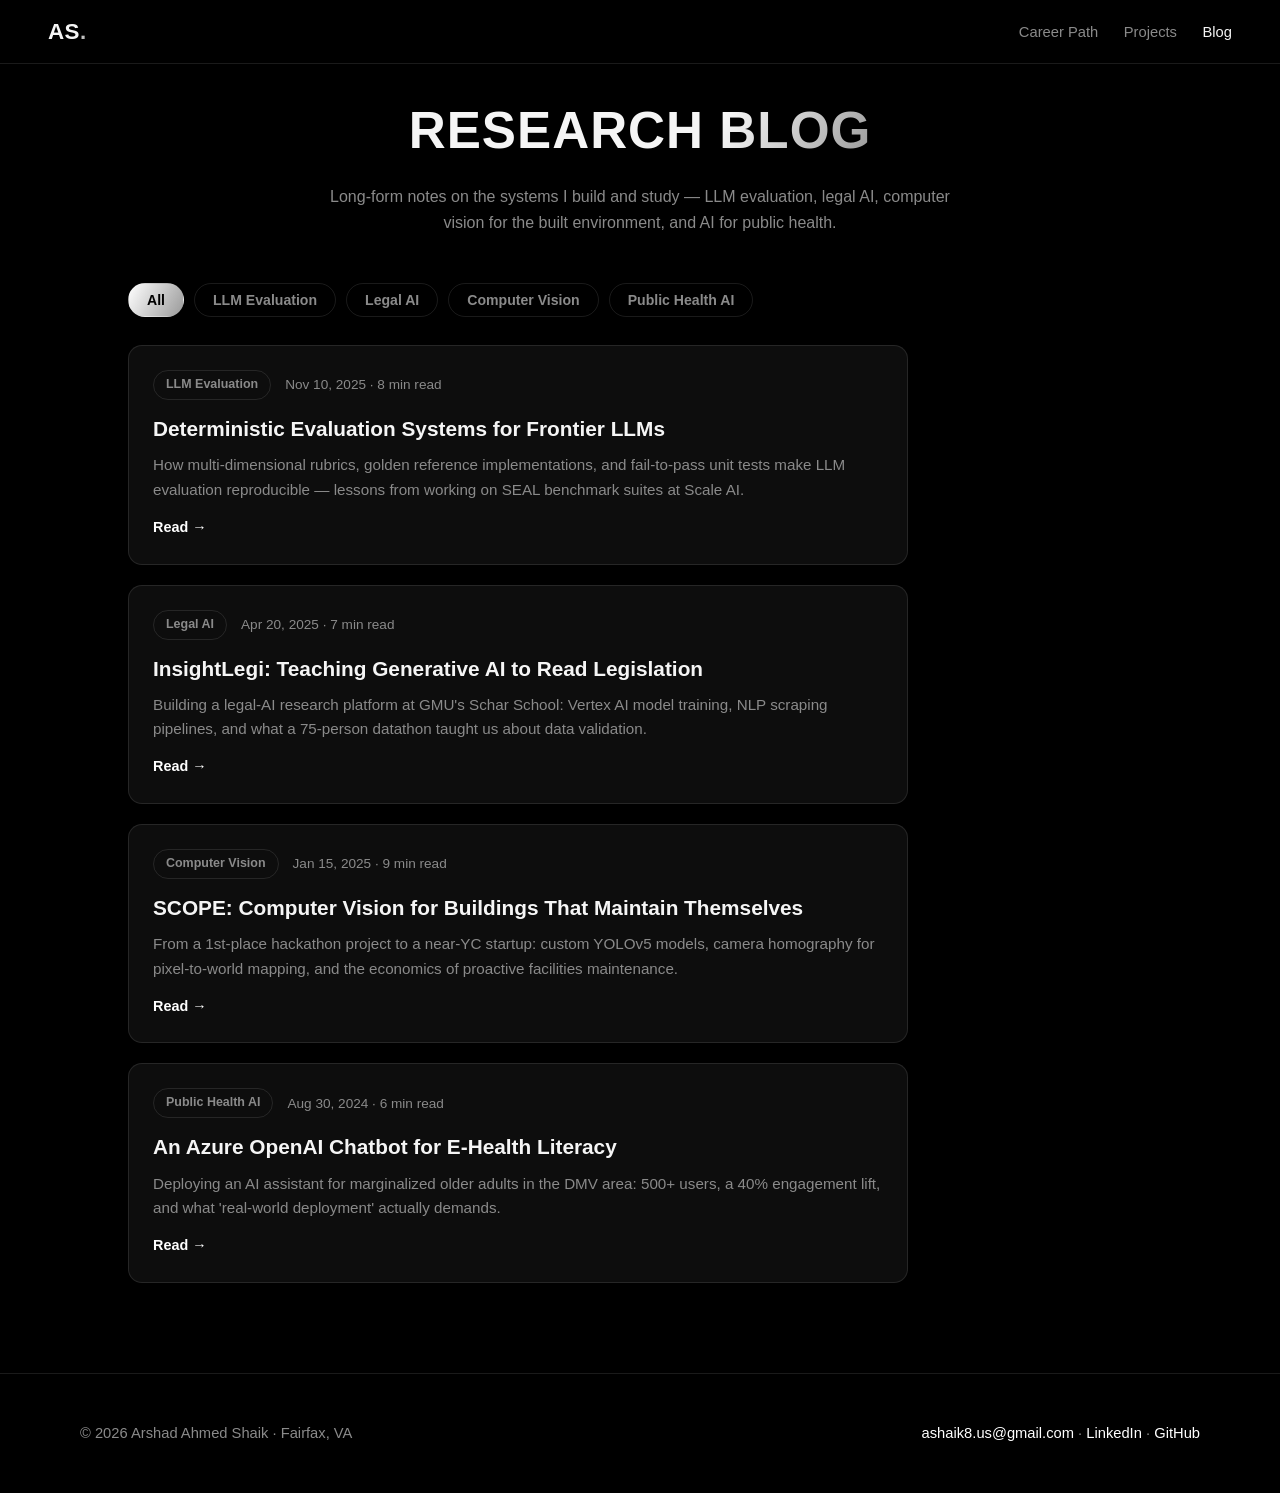
==== blog/index.html @ 64f6fe6a "Hero element + initial data" ====
<!DOCTYPE html>
<html lang="en">
<head>
  <meta charset="UTF-8" />
  <meta name="viewport" content="width=device-width, initial-scale=1.0" />
  <title>Research Blog — Arshad Ahmed Shaik</title>
  <meta name="description" content="Research notes and papers by Arshad Ahmed Shaik: LLM evaluation, legal AI, computer vision for smart buildings, and e-health." />
  <link rel="stylesheet" href="../css/main.css" />
  <link rel="stylesheet" href="../css/sections.css" />
  <link rel="stylesheet" href="../css/blog.css" />
  <link rel="stylesheet" href="../css/responsive.css" />
</head>
<body>
  <nav class="nav" id="nav">
    <a href="../index.html" class="nav__logo">AS<span class="accent">.</span></a>
    <ul class="nav__links">
      <li><a href="../index.html#path">Career Path</a></li>
      <li><a href="../index.html#projects">Projects</a></li>
      <li><a href="index.html" class="is-current">Blog</a></li>
    </ul>
  </nav>

  <main>
    <section class="section">
      <h2 class="section__title">Research <span class="accent">Blog</span></h2>
      <p class="section__lead">
        Long-form notes on the systems I build and study — LLM evaluation, legal AI,
        computer vision for the built environment, and AI for public health.
      </p>
      <div class="blog-filter filter" id="blog-filter"></div>
      <div class="blog-list" id="blog-list"></div>
    </section>

    <!-- Single-post reading view, hidden until a post is opened -->
    <section class="section blog-reader" id="blog-reader" hidden>
      <button class="btn btn--ghost" id="blog-back">← All posts</button>
      <article class="blog-reader__article" id="blog-article"></article>
    </section>
  </main>

  <footer class="footer">
    <div class="footer__inner" id="footer-content"></div>
  </footer>

  <script type="module" src="../js/blog.js"></script>
</body>
</html>
---- css/main.css ----
/* ===== Design tokens ===== */
:root {
  --bg: #000000;
  --bg-soft: #050505;
  --bg-card: #0d0d0d;
  --text: #f5f5f5;
  --text-dim: #8a8a8a;
  --accent: #ffffff;
  --accent-2: #9a9a9a;
  --accent-glow: rgba(255, 255, 255, 0.18);
  --border: rgba(255, 255, 255, 0.1);
  --radius: 14px;
  --font: "Inter", "SF Pro Display", -apple-system, BlinkMacSystemFont, "Segoe UI", sans-serif;
  --nav-h: 64px;
  --max-w: 1120px;
}

* {
  margin: 0;
  padding: 0;
  box-sizing: border-box;
}

html {
  scroll-behavior: smooth;
  scroll-padding-top: calc(var(--nav-h) + 12px);
}

body {
  font-family: var(--font);
  background: var(--bg);
  color: var(--text);
  line-height: 1.6;
  overflow-x: hidden;
}

.accent {
  background: linear-gradient(120deg, var(--accent), var(--accent-2));
  -webkit-background-clip: text;
  background-clip: text;
  color: transparent;
}

a {
  color: var(--accent);
  text-decoration: none;
}

img {
  max-width: 100%;
  display: block;
}

/* ===== Nav ===== */
.nav {
  position: fixed;
  inset: 0 0 auto 0;
  height: var(--nav-h);
  display: flex;
  align-items: center;
  justify-content: space-between;
  padding: 0 clamp(16px, 4vw, 48px);
  background: rgba(0, 0, 0, 0.72);
  backdrop-filter: blur(14px);
  -webkit-backdrop-filter: blur(14px);
  border-bottom: 1px solid var(--border);
  z-index: 100;
}

.nav__logo {
  font-size: 1.4rem;
  font-weight: 800;
  color: var(--text);
  letter-spacing: 0.02em;
}

.nav__links {
  display: flex;
  gap: clamp(12px, 2vw, 28px);
  list-style: none;
}

.nav__links a {
  color: var(--text-dim);
  font-size: 0.92rem;
  font-weight: 500;
  transition: color 0.2s;
}

.nav__links a:hover {
  color: var(--text);
}

.nav__toggle {
  display: none;
  flex-direction: column;
  gap: 5px;
  background: none;
  border: none;
  cursor: pointer;
  padding: 8px;
}

.nav__toggle span {
  width: 22px;
  height: 2px;
  background: var(--text);
  border-radius: 2px;
  transition: transform 0.25s, opacity 0.25s;
}

/* ===== Sections ===== */
.section {
  max-width: var(--max-w);
  margin: 0 auto;
  padding: clamp(64px, 10vh, 120px) clamp(16px, 4vw, 48px);
}

.section--dark {
  max-width: none;
  background: var(--bg-soft);
}

.section--dark > * {
  max-width: var(--max-w);
  margin-left: auto;
  margin-right: auto;
}

.section__title {
  font-size: clamp(2rem, 5vw, 3.2rem);
  font-weight: 800;
  margin-bottom: 12px;
  letter-spacing: 0.02em;
  text-transform: uppercase;
  text-align: center;
}

.section__lead {
  color: var(--text-dim);
  max-width: 640px;
  margin: 0 auto 48px;
  font-size: 1rem;
  text-align: center;
}

/* ===== Buttons ===== */
.btn {
  display: inline-block;
  padding: 12px 26px;
  border-radius: 999px;
  font-weight: 600;
  font-size: 0.95rem;
  transition: transform 0.2s, box-shadow 0.2s, background 0.2s;
}

.btn--primary {
  background: #ffffff;
  color: #000000;
  box-shadow: 0 8px 30px var(--accent-glow);
}

.btn--primary:hover {
  transform: translateY(-2px);
  box-shadow: 0 12px 40px rgba(255, 255, 255, 0.3);
}

.btn--ghost {
  border: 1px solid var(--border);
  color: var(--text);
}

.btn--ghost:hover {
  background: rgba(255, 255, 255, 0.06);
}

/* ===== Reveal-on-scroll ===== */
.reveal {
  opacity: 0;
  transform: translateY(28px);
  transition: opacity 0.6s ease, transform 0.6s ease;
}

.reveal.is-visible {
  opacity: 1;
  transform: none;
}

/* ===== Footer ===== */
.footer {
  border-top: 1px solid var(--border);
  padding: 48px clamp(16px, 4vw, 48px);
}

.footer__inner {
  max-width: var(--max-w);
  margin: 0 auto;
  display: flex;
  flex-wrap: wrap;
  gap: 24px;
  justify-content: space-between;
  color: var(--text-dim);
  font-size: 0.92rem;
}
---- css/sections.css ----
/* ===== Cards ===== */
.cards {
  display: grid;
  gap: 20px;
}

.cards--grid {
  grid-template-columns: repeat(auto-fill, minmax(300px, 1fr));
}

.card {
  background: var(--bg-card);
  border: 1px solid var(--border);
  border-radius: var(--radius);
  padding: 24px;
  transition: transform 0.25s, border-color 0.25s, box-shadow 0.25s;
}

.card:hover {
  transform: translateY(-4px);
  border-color: rgba(108, 140, 255, 0.4);
  box-shadow: 0 16px 40px rgba(0, 0, 0, 0.35);
}

.card h3 {
  font-size: 1.15rem;
  margin-bottom: 4px;
}

.card .card__meta {
  color: var(--accent);
  font-size: 0.85rem;
  font-weight: 600;
  margin-bottom: 12px;
}

.card p {
  color: var(--text-dim);
  font-size: 0.95rem;
}

.card ul {
  list-style: none;
  margin-top: 12px;
}

.card ul li {
  color: var(--text-dim);
  font-size: 0.92rem;
  padding-left: 18px;
  position: relative;
  margin-bottom: 8px;
}

.card ul li::before {
  content: "▹";
  position: absolute;
  left: 0;
  color: var(--accent);
}

.card--placeholder {
  border-style: dashed;
  opacity: 0.75;
}

/* Award ribbon on hackathon cards */
.card__award {
  display: inline-block;
  background: linear-gradient(120deg, var(--accent), var(--accent-2));
  color: #000;
  font-size: 0.78rem;
  font-weight: 700;
  padding: 4px 12px;
  border-radius: 999px;
  margin-bottom: 12px;
}

.card__impact {
  margin-top: 14px;
  padding: 12px 14px;
  background: rgba(108, 140, 255, 0.08);
  border-left: 3px solid var(--accent);
  border-radius: 0 8px 8px 0;
  font-size: 0.9rem;
  color: var(--text);
}

/* ===== Tech chips ===== */
.chips {
  display: flex;
  flex-wrap: wrap;
  gap: 8px;
  margin-top: 14px;
}

.chip {
  font-size: 0.78rem;
  font-weight: 600;
  color: var(--text-dim);
  border: 1px solid var(--border);
  padding: 4px 12px;
  border-radius: 999px;
}

/* ===== Experience timeline ===== */
.timeline {
  position: relative;
  padding-left: 28px;
}

.timeline::before {
  content: "";
  position: absolute;
  left: 8px;
  top: 6px;
  bottom: 6px;
  width: 2px;
  background: linear-gradient(var(--accent), var(--accent-2));
  opacity: 0.4;
}

.timeline .card {
  position: relative;
  margin-bottom: 24px;
}

.timeline .card::before {
  content: "";
  position: absolute;
  left: -26px;
  top: 30px;
  width: 12px;
  height: 12px;
  border-radius: 50%;
  background: var(--accent);
  box-shadow: 0 0 12px var(--accent-glow);
}

.timeline .card__complexity {
  display: inline-block;
  font-size: 0.8rem;
  font-weight: 700;
  color: var(--accent-2);
  margin-bottom: 10px;
  letter-spacing: 0.04em;
  text-transform: uppercase;
}

/* ===== Research numbers ===== */
.numbers {
  display: flex;
  gap: 28px;
  flex-wrap: wrap;
  margin-top: 16px;
}

.numbers div strong {
  display: block;
  font-size: 1.6rem;
  font-weight: 800;
  background: linear-gradient(120deg, var(--accent), var(--accent-2));
  -webkit-background-clip: text;
  background-clip: text;
  color: transparent;
}

.numbers div span {
  color: var(--text-dim);
  font-size: 0.85rem;
}

/* ===== Startup section ===== */
.startup {
  display: grid;
  gap: 24px;
}

.startup__tagline {
  font-size: clamp(1.2rem, 3vw, 1.7rem);
  font-weight: 700;
  font-style: italic;
  color: var(--text);
}

.startup p {
  color: var(--text-dim);
  max-width: 720px;
}

/* ===== Project filter ===== */
.filter {
  display: flex;
  flex-wrap: wrap;
  gap: 10px;
  margin-bottom: 28px;
}

.filter button {
  background: none;
  border: 1px solid var(--border);
  color: var(--text-dim);
  font-family: var(--font);
  font-size: 0.88rem;
  font-weight: 600;
  padding: 8px 18px;
  border-radius: 999px;
  cursor: pointer;
  transition: all 0.2s;
}

.filter button:hover {
  color: var(--text);
  border-color: rgba(108, 140, 255, 0.5);
}

.filter button.is-active {
  background: linear-gradient(120deg, var(--accent), var(--accent-2));
  border-color: transparent;
  color: #000;
}
---- css/blog.css ----
/* ===== Blog listing ===== */
.blog-list {
  display: grid;
  gap: 20px;
  max-width: 780px;
}

.blog-card {
  cursor: pointer;
}

.blog-card__meta {
  display: flex;
  align-items: center;
  gap: 14px;
  color: var(--text-dim);
  font-size: 0.85rem;
  margin-bottom: 12px;
}

.blog-card h3 {
  font-size: 1.3rem;
  margin-bottom: 8px;
}

.blog-card__more {
  display: inline-block;
  margin-top: 14px;
  color: var(--accent);
  font-weight: 600;
  font-size: 0.9rem;
}

.nav__links .is-current {
  color: var(--text);
}

/* ===== Reader ===== */
.blog-reader__article {
  max-width: 720px;
  margin-top: 32px;
}

.blog-reader__article h1 {
  font-size: clamp(1.8rem, 4vw, 2.4rem);
  line-height: 1.2;
  letter-spacing: -0.02em;
  margin: 10px 0 24px;
}

.blog-reader__article h3 {
  margin: 28px 0 10px;
  font-size: 1.2rem;
}

.blog-reader__article p {
  color: var(--text-dim);
  margin-bottom: 16px;
  font-size: 1.02rem;
}

.blog-reader__article strong {
  color: var(--text);
}

.blog-reader__article em {
  color: var(--text);
}
---- css/responsive.css ----
/* ===== Tablet and below ===== */
@media (max-width: 900px) {
  .cards--grid {
    grid-template-columns: repeat(auto-fill, minmax(260px, 1fr));
  }

  /* Soften the hero gradient so the 3D scene shows through on smaller screens */
  .hero::after {
    background: linear-gradient(
      180deg,
      rgba(0, 0, 0, 0.5) 0%,
      rgba(0, 0, 0, 0.82) 70%
    );
  }
}

/* ===== Mobile ===== */
@media (max-width: 680px) {
  /* Hamburger nav */
  .nav__toggle {
    display: flex;
  }

  .nav__links {
    position: fixed;
    top: var(--nav-h);
    right: 0;
    flex-direction: column;
    gap: 0;
    width: min(78vw, 300px);
    height: calc(100vh - var(--nav-h));
    background: rgba(0, 0, 0, 0.96);
    backdrop-filter: blur(18px);
    -webkit-backdrop-filter: blur(18px);
    border-left: 1px solid var(--border);
    padding: 24px;
    transform: translateX(100%);
    transition: transform 0.3s ease;
  }

  .nav__links.is-open {
    transform: translateX(0);
  }

  .nav__links a {
    display: block;
    padding: 14px 4px;
    font-size: 1.05rem;
    border-bottom: 1px solid var(--border);
  }

  .nav__toggle.is-open span:nth-child(1) {
    transform: translateY(7px) rotate(45deg);
  }

  .nav__toggle.is-open span:nth-child(2) {
    opacity: 0;
  }

  .nav__toggle.is-open span:nth-child(3) {
    transform: translateY(-7px) rotate(-45deg);
  }

  /* Hero: stack content, keep the Spline scene and floating orbs alive */
  .hero {
    align-items: flex-end;
    padding-bottom: 72px;
  }

  .hero__content {
    pointer-events: auto;
  }

  .hero__stats {
    display: grid;
    grid-template-columns: 1fr 1fr;
    gap: 18px;
  }

  /* Floating orbs stay visible on mobile — repositioned so they frame the text
     instead of sitting behind it */
  .hero__float--1 {
    width: 90px;
    height: 90px;
    top: 12%;
    right: 6%;
  }

  .hero__float--2 {
    width: 48px;
    height: 48px;
    top: 26%;
    right: 34%;
    bottom: auto;
  }

  .hero__float--3 {
    width: 30px;
    height: 30px;
    top: 9%;
    right: 48%;
  }

  .hero__scroll {
    display: none;
  }

  /* Timeline tightens up */
  .timeline {
    padding-left: 20px;
  }

  .timeline .card::before {
    left: -18px;
  }

  /* Flowchart scrolls horizontally with a hint of the next node */
  .flowchart svg {
    min-width: 860px;
  }

  .section {
    padding-top: 56px;
    padding-bottom: 56px;
  }

  .numbers {
    gap: 18px;
  }
}

/* ===== Reduced motion ===== */
@media (prefers-reduced-motion: reduce) {
  .hero__float,
  .fc-edge,
  .hero__scroll span {
    animation: none;
  }

  .reveal {
    transition: none;
    opacity: 1;
    transform: none;
  }

  html {
    scroll-behavior: auto;
  }
}
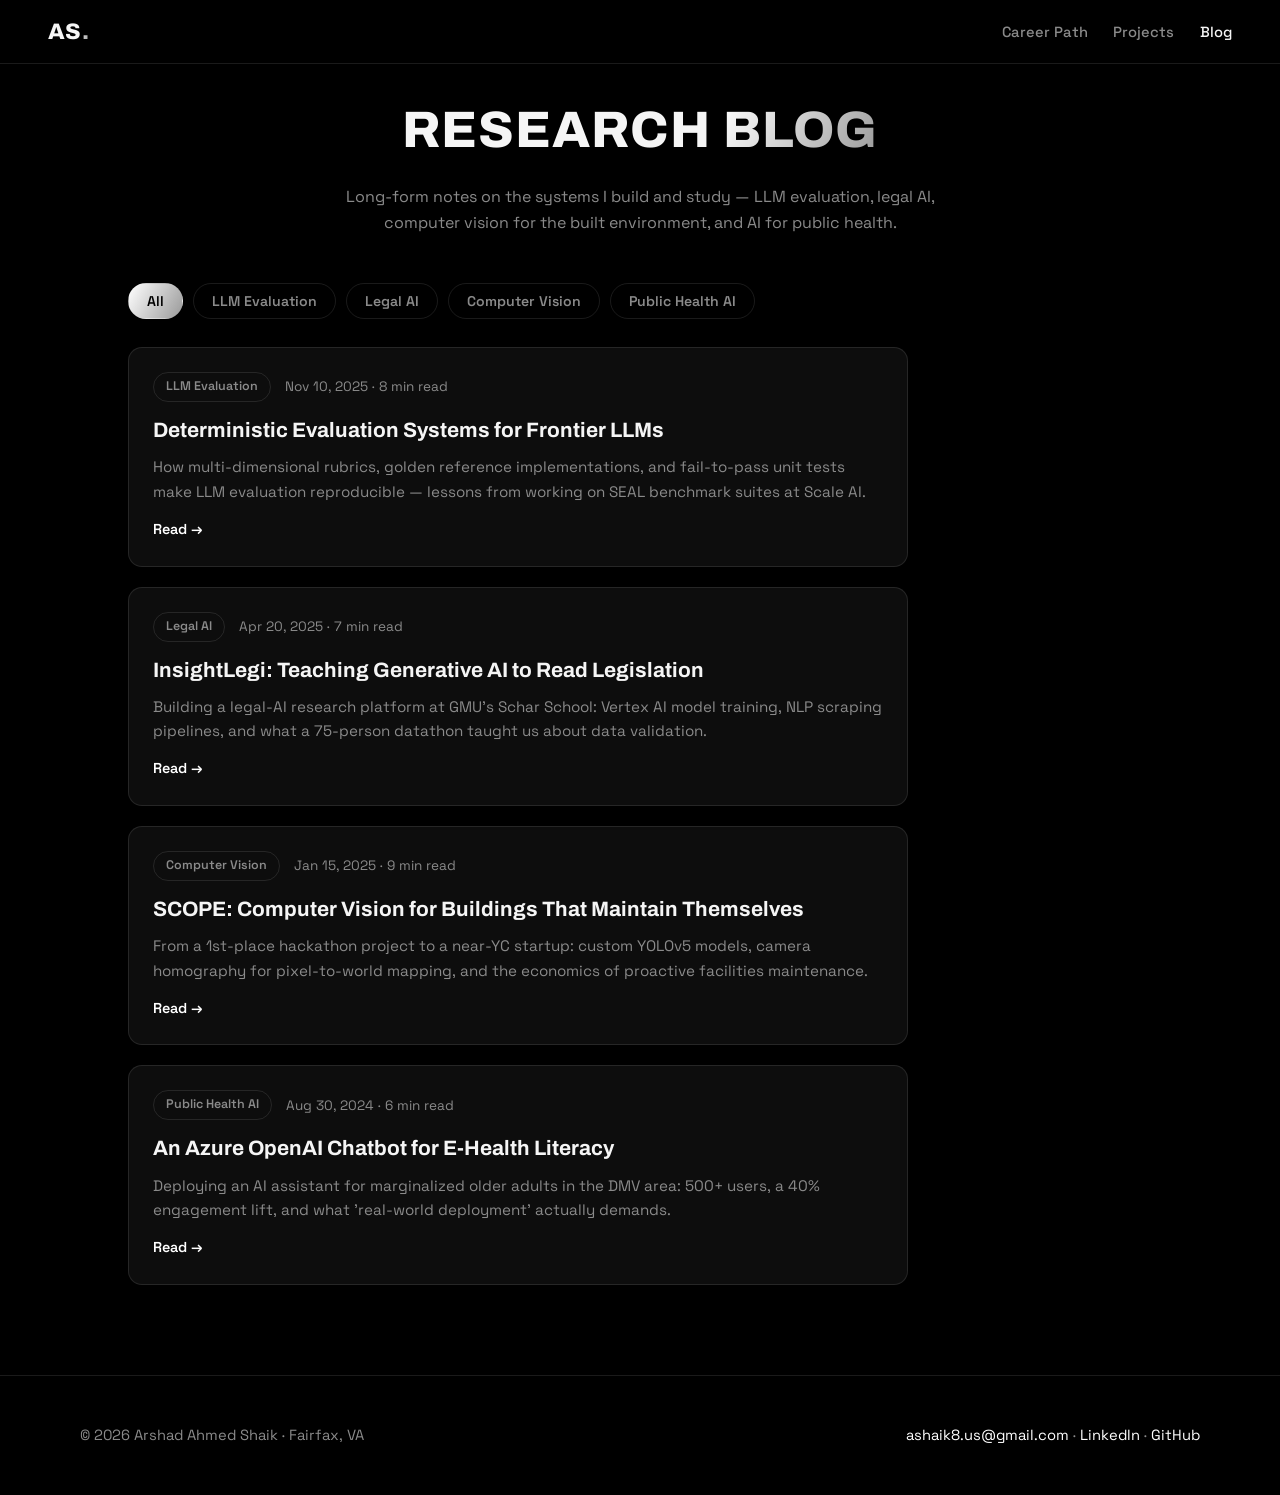
==== commit 47fb2f16: "day-2 small changes" ====
--- a/blog/index.html
+++ b/blog/index.html
@@ -5,6 +5,9 @@
   <meta name="viewport" content="width=device-width, initial-scale=1.0" />
   <title>Research Blog — Arshad Ahmed Shaik</title>
   <meta name="description" content="Research notes and papers by Arshad Ahmed Shaik: LLM evaluation, legal AI, computer vision for smart buildings, and e-health." />
+  <link rel="preconnect" href="https://fonts.googleapis.com" />
+  <link rel="preconnect" href="https://fonts.gstatic.com" crossorigin />
+  <link href="https://fonts.googleapis.com/css2?family=Archivo:wght@400;600;700;900&family=Space+Grotesk:wght@300;400;500;600&display=swap" rel="stylesheet" />
   <link rel="stylesheet" href="../css/main.css" />
   <link rel="stylesheet" href="../css/sections.css" />
   <link rel="stylesheet" href="../css/blog.css" />
--- a/css/main.css
+++ b/css/main.css
@@ -10,7 +10,8 @@
   --accent-glow: rgba(255, 255, 255, 0.18);
   --border: rgba(255, 255, 255, 0.1);
   --radius: 14px;
-  --font: "Inter", "SF Pro Display", -apple-system, BlinkMacSystemFont, "Segoe UI", sans-serif;
+  --font: "Space Grotesk", "Inter", -apple-system, BlinkMacSystemFont, "Segoe UI", sans-serif;
+  --font-display: "Archivo", "Space Grotesk", -apple-system, sans-serif;
   --nav-h: 64px;
   --max-w: 1120px;
 }
@@ -127,6 +128,18 @@
   margin-right: auto;
 }
 
+h1, h2, h3, h4,
+.nav__logo {
+  font-family: var(--font-display);
+}
+
+/* Keyboard focus (ui-ux-pro-max checklist: visible focus, no removed rings) */
+:focus-visible {
+  outline: 2px solid var(--accent);
+  outline-offset: 3px;
+  border-radius: 4px;
+}
+
 .section__title {
   font-size: clamp(2rem, 5vw, 3.2rem);
   font-weight: 800;
